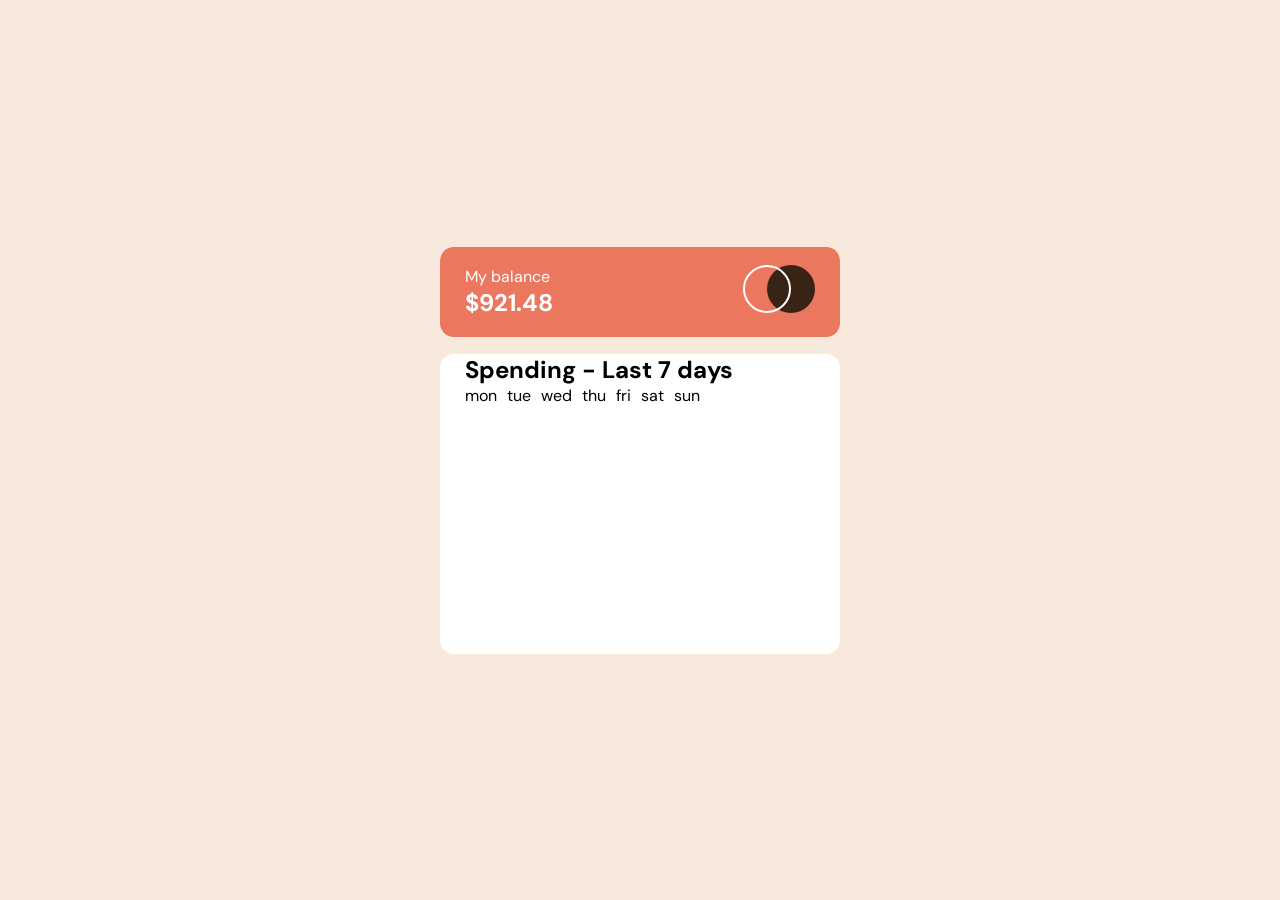
==== expenses-chart-component-main/index.html @ 71cdb366 "first commit" ====
<!DOCTYPE html>
<html lang="en">
  <head>
    <meta charset="UTF-8" />
    <meta name="viewport" content="width=device-width, initial-scale=1.0" />
    <!-- displays site properly based on user's device -->

    <link
      rel="icon"
      type="image/png"
      sizes="32x32"
      href="./images/favicon-32x32.png"
    />
    <title>Frontend Mentor | Expenses chart component</title>
    <link rel="stylesheet" href="style.css" />
  </head>
  <body>
    <div id="main">
      <main>
        <section class="top">
          <div class="text">
            <p>My balance</p>
            <h2>$921.48</h2>
          </div>
          <div class="img">
            <img src="./images/logo.svg" alt="logo" />
          </div>
        </section>
        <section class="bottom">
          <h2>Spending - Last 7 days</h2>
          <div class="charts">
            <div class="mon">
              <div class="chart-1"></div>
              <p>mon</p>
            </div>

            <div class="tue">
              <div class="chart-2"></div>
              <p>tue</p>
            </div>

            <div class="wed">
              <div class="chart-3"></div>
              <p>wed</p>
            </div>

            <div class="thu">
              <div class="chart-4"></div>
              <p>thu</p>
            </div>

            <div class="fri">
              <div class="chart-5"></div>
              <p>fri</p>
            </div>

            <div class="sat">
              <div class="chart-6"></div>
              <p>sat</p>
            </div>

            <div class="sun">
              <div class="chart-7"></div>
              <p>sun</p>
            </div>
          </div>
        </section>
      </main>
    </div>

    <script src="script.js"></script>
  </body>
</html>
---- expenses-chart-component-main/style.css ----
@import url("https://fonts.googleapis.com/css2?family=DM+Sans:ital,opsz,wght@0,9..40,100..1000;1,9..40,100..1000&display=swap");

* {
  padding: 0;
  margin: 0;
  box-sizing: border-box;
}

html,
body {
  width: 100%;
  height: 100%;
  font-family: "DM Sans", sans-serif;
}

#main {
  width: 100%;
  height: 100%;
  background-color: hsl(27, 66%, 92%);
  display: flex;
  justify-content: center;
  align-items: center;
}

main {
  display: flex;
  flex-direction: column;
  justify-content: center;
  align-items: center;
  gap: 17px;
}

.top {
  display: flex;
  justify-content: space-between;
  align-items: center;
  background-color: hsl(10, 79%, 65%);
  width: 400px;
  height: 90px;
  border-radius: 14px;
  padding: 0 25px;
  color: white;
}

.bottom {
  height: 300px;
  width: 400px;
  border-radius: 14px;
  background-color: white;
  padding: 0 25px;
}

.charts {
  display: flex;
  gap: 10px;
}
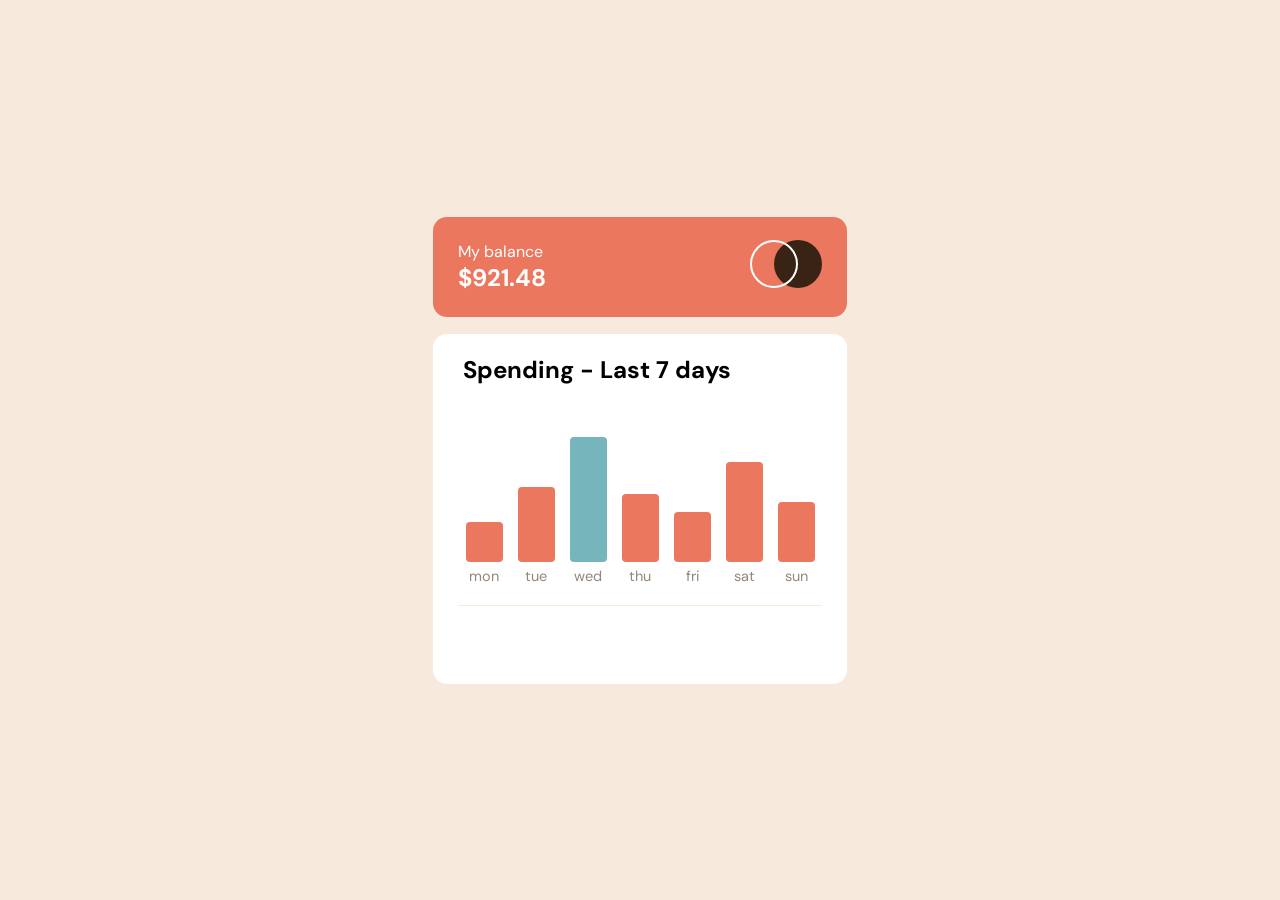
==== commit c9098195: "Styles Updated" ====
--- a/expenses-chart-component-main/index.html
+++ b/expenses-chart-component-main/index.html
@@ -30,37 +30,58 @@
           <h2>Spending - Last 7 days</h2>
           <div class="charts">
             <div class="mon">
-              <div class="chart-1"></div>
+              <div class="charts-cont">
+                <div class="tooltip">$17.45</div>
+                <div class="chart-1"></div>
+              </div>
               <p>mon</p>
             </div>
 
             <div class="tue">
-              <div class="chart-2"></div>
+              <div class="charts-cont">
+                <div class="tooltip">$34.91</div>
+                <div class="chart chart-2"></div>
+              </div>
               <p>tue</p>
             </div>
 
             <div class="wed">
-              <div class="chart-3"></div>
+              <div class="charts-cont">
+                <div class="tooltip">$52.36</div>
+                <div class="chart chart-3"></div>
+              </div>
               <p>wed</p>
             </div>
 
             <div class="thu">
-              <div class="chart-4"></div>
+              <div class="charts-cont">
+                <div class="tooltip">$31.07</div>
+                <div class="chart chart-4"></div>
+              </div>
               <p>thu</p>
             </div>
 
             <div class="fri">
-              <div class="chart-5"></div>
+              <div class="charts-cont">
+                <div class="tooltip">$23.39</div>
+                <div class="chart chart-5"></div>
+              </div>
               <p>fri</p>
             </div>
 
             <div class="sat">
-              <div class="chart-6"></div>
+              <div class="charts-cont">
+                <div class="tooltip">$43.28</div>
+                <div class="chart chart-6"></div>
+              </div>
               <p>sat</p>
             </div>
 
             <div class="sun">
-              <div class="chart-7"></div>
+              <div class="charts-cont">
+                <div class="tooltip">$25.48</div>
+                <div class="chart chart-7"></div>
+              </div>
               <p>sun</p>
             </div>
           </div>
--- a/expenses-chart-component-main/style.css
+++ b/expenses-chart-component-main/style.css
@@ -35,22 +35,106 @@
   justify-content: space-between;
   align-items: center;
   background-color: hsl(10, 79%, 65%);
-  width: 400px;
-  height: 90px;
+  width: 414px;
+  height: 100px;
   border-radius: 14px;
   padding: 0 25px;
   color: white;
 }
 
 .bottom {
-  height: 300px;
-  width: 400px;
+  height: 350px;
+  width: 414px;
   border-radius: 14px;
   background-color: white;
-  padding: 0 25px;
+  padding: 20px 25px;
+}
+
+.bottom h2 {
+  margin-left: 5px;
 }
 
 .charts {
   display: flex;
-  gap: 10px;
+  overflow-x: hidden;
+  justify-content: center;
+  align-items: end;
+  text-align: center;
+  padding: 15px 0 20px 0;
+  border-bottom: 1px solid hsl(27, 66%, 92%);
+  color: hsl(28, 10%, 53%);
 }
+
+.charts p {
+  font-size: 14.5px;
+  margin-top: 5px;
+}
+
+.chart-1,
+.chart-2,
+.chart-4,
+.chart-5,
+.chart-6,
+.chart-7 {
+  background-color: hsl(10, 79%, 65%);
+  width: 37px;
+  border-radius: 4px;
+}
+
+.chart-3 {
+  width: 37px;
+  height: 125px;
+  background-color: hsl(186, 34%, 60%);
+  border-radius: 4px;
+}
+
+.chart-1 {
+  height: 40px;
+}
+
+.chart-2 {
+  height: 75px;
+}
+
+.chart-4 {
+  height: 68px;
+}
+
+.chart-5 {
+  height: 50px;
+}
+
+.chart-6 {
+  height: 100px;
+}
+
+.chart-7 {
+  height: 60px;
+}
+
+.charts-cont {
+  display: flex;
+  flex-direction: column;
+  justify-content: center;
+  align-items: center;
+  gap: 8px;
+}
+
+.tooltip {
+  color: white;
+  background-color: black;
+  width: 52px;
+  height: 29px;
+  display: flex;
+  justify-content: center;
+  align-items: center;
+  border-radius: 4px;
+  transform: scaleX(0);
+  transition: all 200ms;
+  cursor: pointer;
+  font-size: 14px;
+}
+
+.charts-cont:hover .tooltip {
+  transform: scaleX(1);
+}
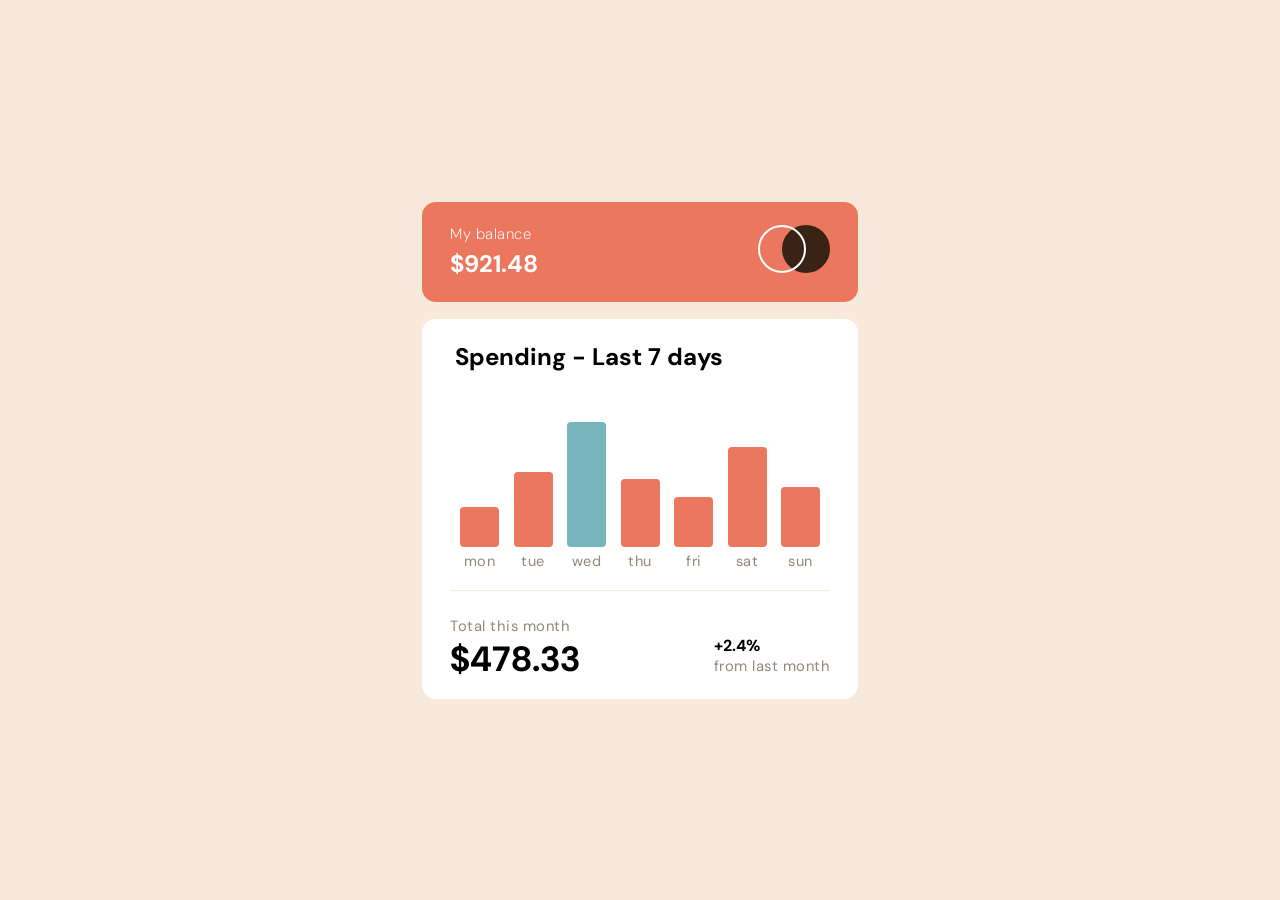
==== commit a5ac504a: "Styles Updated" ====
--- a/expenses-chart-component-main/index.html
+++ b/expenses-chart-component-main/index.html
@@ -32,7 +32,7 @@
             <div class="mon">
               <div class="charts-cont">
                 <div class="tooltip">$17.45</div>
-                <div class="chart-1"></div>
+                <div class="chart chart-1"></div>
               </div>
               <p>mon</p>
             </div>
@@ -85,6 +85,16 @@
               <p>sun</p>
             </div>
           </div>
+          <div class="dets">
+            <div class="left">
+              <p>Total this month</p>
+              <h1>$478.33</h1>
+            </div>
+            <div class="right">
+              <h4>+2.4%</h4>
+              <p>from last month</p>
+            </div>
+          </div>
         </section>
       </main>
     </div>
--- a/expenses-chart-component-main/style.css
+++ b/expenses-chart-component-main/style.css
@@ -11,6 +11,9 @@
   width: 100%;
   height: 100%;
   font-family: "DM Sans", sans-serif;
+}
+p {
+  letter-spacing: 0.5px;
 }
 
 #main {
@@ -35,19 +38,25 @@
   justify-content: space-between;
   align-items: center;
   background-color: hsl(10, 79%, 65%);
-  width: 414px;
+  width: 436px;
   height: 100px;
   border-radius: 14px;
-  padding: 0 25px;
+  padding: 0 28px;
   color: white;
 }
 
+.top p {
+  font-size: 15px;
+  font-weight: 250;
+  margin-bottom: 4px;
+}
+
 .bottom {
-  height: 350px;
-  width: 414px;
+  height: 380px;
+  width: 436px;
   border-radius: 14px;
   background-color: white;
-  padding: 20px 25px;
+  padding: 22px 28px;
 }
 
 .bottom h2 {
@@ -57,10 +66,11 @@
 .charts {
   display: flex;
   overflow-x: hidden;
+  gap: 1.5px;
   justify-content: center;
   align-items: end;
   text-align: center;
-  padding: 15px 0 20px 0;
+  padding: 13px 0 20px 0;
   border-bottom: 1px solid hsl(27, 66%, 92%);
   color: hsl(28, 10%, 53%);
 }
@@ -70,6 +80,13 @@
   margin-top: 5px;
 }
 
+.chart {
+  transform: scaleX(0);
+  transition: transform 450ms ease-in;
+
+  transition: all 250ms;
+}
+
 .chart-1,
 .chart-2,
 .chart-4,
@@ -77,12 +94,12 @@
 .chart-6,
 .chart-7 {
   background-color: hsl(10, 79%, 65%);
-  width: 37px;
+  width: 39px;
   border-radius: 4px;
 }
 
 .chart-3 {
-  width: 37px;
+  width: 39px;
   height: 125px;
   background-color: hsl(186, 34%, 60%);
   border-radius: 4px;
@@ -118,6 +135,7 @@
   justify-content: center;
   align-items: center;
   gap: 8px;
+  cursor: pointer;
 }
 
 .tooltip {
@@ -138,3 +156,34 @@
 .charts-cont:hover .tooltip {
   transform: scaleX(1);
 }
+
+.charts-cont:hover .chart {
+  background-color: white;
+  border: 1px solid hsl(10, 79%, 65%);
+}
+
+.wed:hover .chart-3 {
+  background-color: white;
+  border: 1px solid hsl(186, 34%, 60%);
+}
+
+.dets {
+  height: 60px;
+  margin-top: 25px;
+  display: flex;
+  justify-content: space-between;
+  align-items: flex-end;
+}
+
+.left {
+  align-self: flex-start;
+}
+
+.dets p {
+  color: hsl(28, 10%, 53%);
+  font-size: 14.8px;
+}
+
+.left h1 {
+  font-size: 35px;
+}
